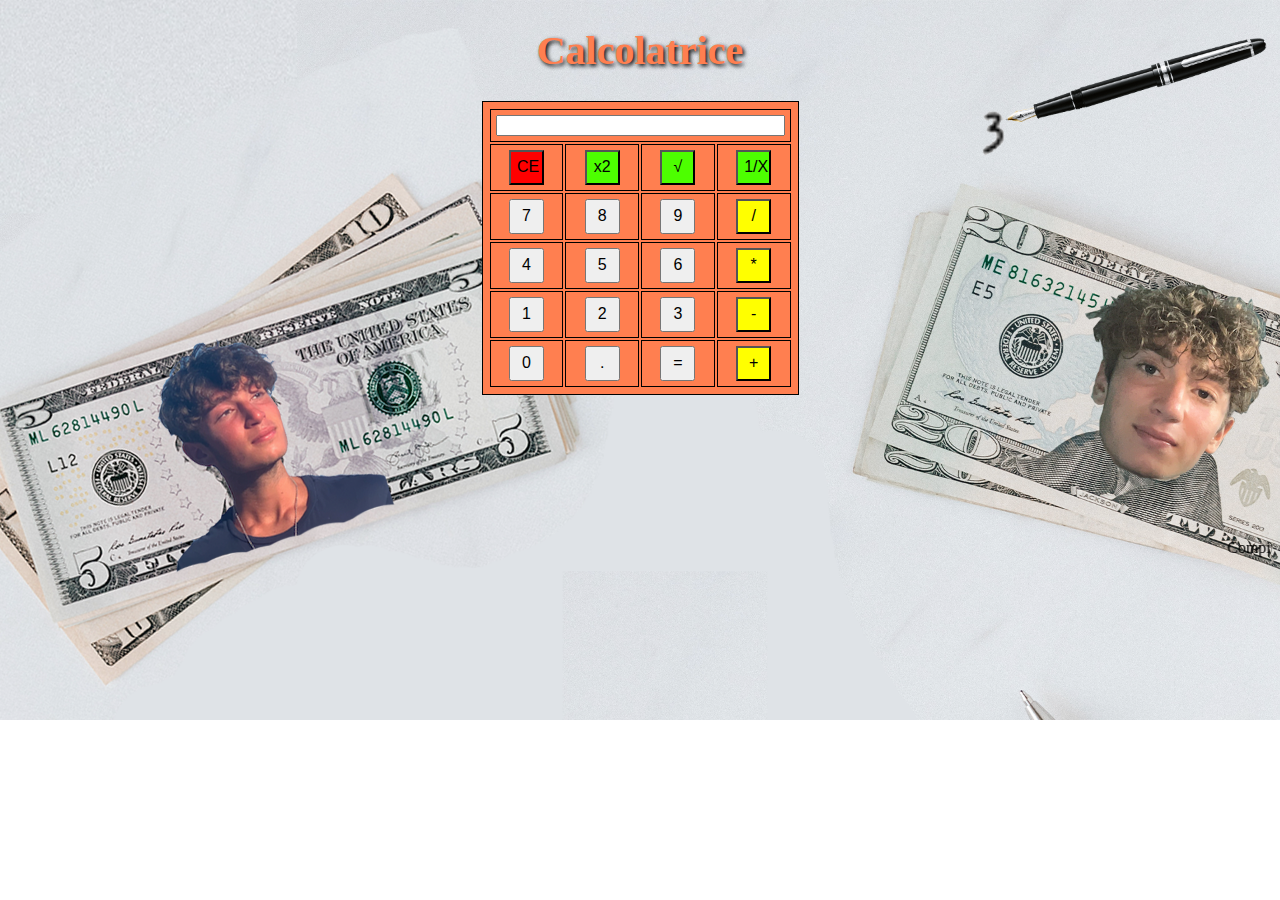
==== index.html @ 87ef8bb9 "first upload" ====
<!DOCTYPE html>
<html lang="it">

<head>
    <meta charset='utf-8'>
    <meta http-equiv='X-UA-Compatible' content='IE=edge'>
    <title>Calcolatrice</title>
    <meta name='viewport' content='width=device-width, initial-scale=1'>
    <link rel='stylesheet' type='text/css' media='screen' href='Script/CSS/CSS.css'>
    <script src='Script/JavaScript/Script.js'></script>

    <link rel="shortcut icon" href="Script/Immagini/favicon.png">
</head>

<body>

    <div>
        <h1>Calcolatrice</h1>
    </div>


    <div>
        <form name="calcolatrice">


            <table>
                <thead>
                    <tr >
                        <td colspan="4">
                            <input type="text"  size="33" name="visualizzatore" maxlength="35" >
                        </td>
                    </tr>



                    <tr>
                        <td>
                            <input type="button"  value="CE" onclick="ricordaOP('CE')" class="r">
                        </td>

                        <td>
                            <input type="button" value="x2" onclick="ricordaOP('x^2')" class="g" >
                        </td>
                        <td>
                            <input type="button" value="√" onclick="ricordaOP('√')" class="g">
                        </td>
                        <td>
                            <input type="button" value="1/X" onclick="ricordaOP('1/X')" class="g">
                        </td>

                    </tr>

                    <tr>
                        <td>
                            <input type="button" value="7" onclick="ilDisplay(7)">
                        </td>

                        <td>
                            <input type="button" value="8" onclick="ilDisplay(8)">
                        </td>
                        <td>
                            <input type="button" value="9" onclick="ilDisplay(9)">
                        </td>
                        <td>
                            <input type="button" value="/" onclick="ricordaOP('/')" class="y">
                        </td>
                    </tr>

                    <tr>
                        <td>
                            <input type="button" value="4" onclick="ilDisplay(4)">
                        </td>

                        <td>
                            <input type="button" value="5" onclick="ilDisplay(5)">
                        </td>
                        <td>
                            <input type="button" value="6" onclick="ilDisplay(6)">
                        </td>
                        <td>
                            <input type="button" value="*" onclick="ricordaOP('*')" class="y">
                        </td>
                    </tr>

                    <tr>
                        <td>
                            <input type="button" value="1" onclick="ilDisplay(1)">
                        </td>

                        <td>
                            <input type="button" value="2" onclick="ilDisplay(2)">
                        </td>
                        <td>
                            <input type="button" value="3" onclick="ilDisplay(3)">
                        </td>
                        <td>
                            <input type="button" value="-" onclick="ricordaOP('-')" class="y">
                        </td>
                    </tr>

                    <tr>
                        <td>
                            <input type="button" value="0" onclick="ilDisplay(0)">
                        </td>

                        <td>
                            <input type="button" value=".">
                        </td>
                        <td>
                            <input type="button" value="=" onclick="operazione()">
                        </td>
                        <td>
                            <input type="button" value="+" onclick="ricordaOP('+')" class="y">
                        </td>
                    </tr>



                </thead>
                <tbody>
                </tbody>
            </table>

        </form>

    </div>










    <br><br><br><br><br><br><br><br>



    <marquee direction="left">

        Compito #11 di TPSI - <a href="https://linktr.ee/federico.sgambelluri.yt"> Federico Sgambelluri </a> -
        4Ci - 2020/2021

    </marquee>
</body>

</html>
---- Script/CSS/CSS.css ----
body {
    background-image:url("../Immagini/n.png");
    background-repeat: no-repeat;
    /*background-size: 960px 570px;*/
    height: 100%;
    position:relative;
    
    background-size:cover;

}


h1{
    color: #ff7f50;
    font-weight:bold;
    text-shadow: 2px 2px 4px black;
    font-style: verdana;
    font-size: 40px;
    text-align:center;
}

div {
    text-align:center;
}




button{
    background-color: indianred;
 width: 100px;
 height: 30px;
   
}


table, tr, td {
    border: 1px solid black;
    margin-left: auto;
    margin-right: auto;
    padding: 5px;
    background-color: #ff7f50;
  }

  input[type=button ] {
    width: 35px;  height: 35px;
    text-align: center;
    font-size: 16px;
    
}


input.r {
    width: 35px;  height: 35px;
    text-align: center;
    background-color: red;
}
input.y {
    width: 35px;  height: 35px;
    text-align: center;
    background-color:yellow;
}
input.g {
    width: 35px;  height: 35px;
    text-align: center;
    background-color: rgb(77, 255, 0);
}

  /*
      background-color: #4CAF50;  colore dello sfond
    border: none;
    color: white;  Colore del testo 
    padding: 15px 32px;
   
    text-decoration: none;
    display: inline-block;
    font-size: 16px;
      */
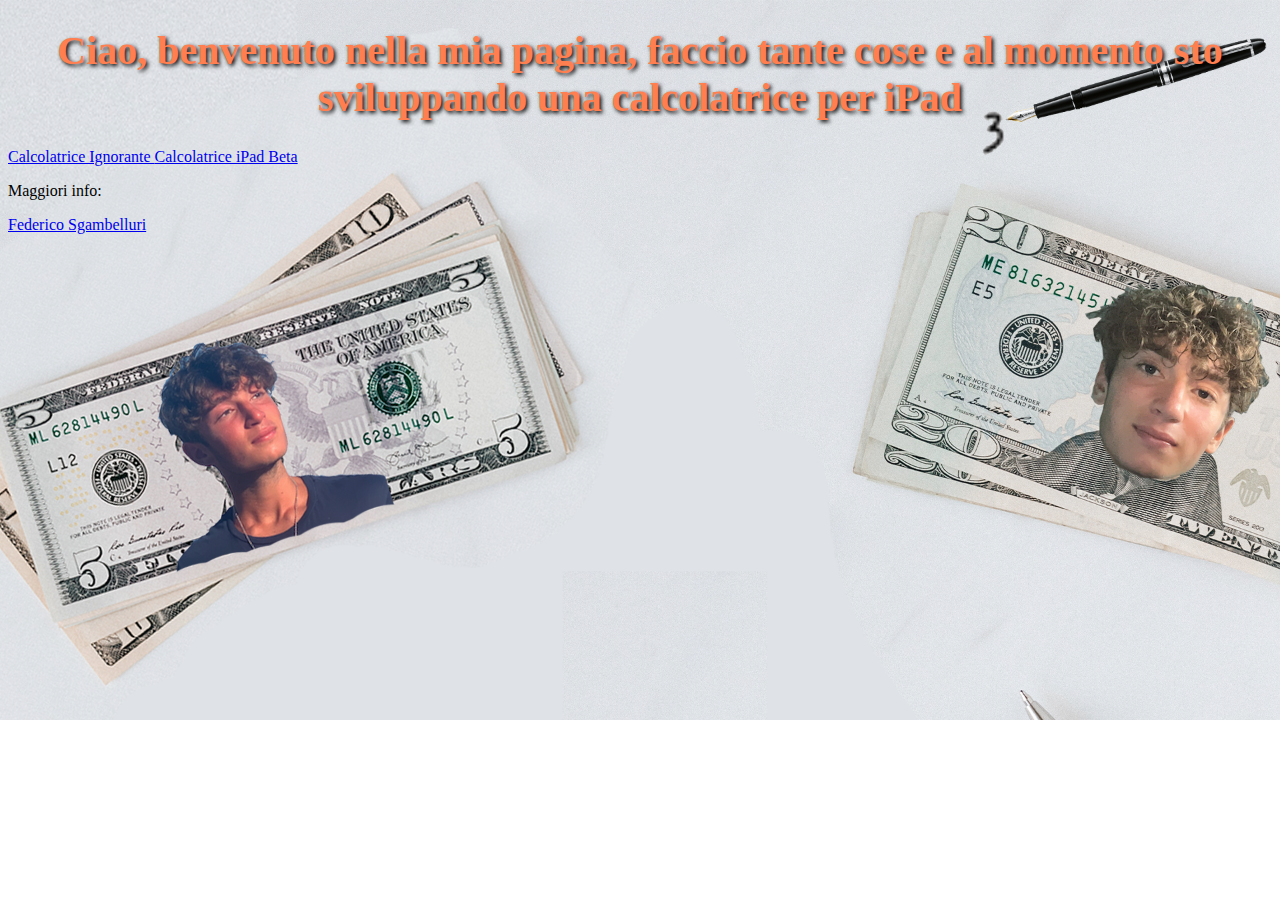
==== commit 2275dede: "iPadCalculator_Beta_01" ====
--- a/index.html
+++ b/index.html
@@ -4,7 +4,7 @@
 <head>
     <meta charset='utf-8'>
     <meta http-equiv='X-UA-Compatible' content='IE=edge'>
-    <title>Calcolatrice</title>
+    <title>Pagina di Federico</title>
     <meta name='viewport' content='width=device-width, initial-scale=1'>
     <link rel='stylesheet' type='text/css' media='screen' href='Script/CSS/CSS.css'>
     <script src='Script/JavaScript/Script.js'></script>
@@ -14,136 +14,24 @@
 
 <body>
 
-    <div>
-        <h1>Calcolatrice</h1>
-    </div>
+<h1>Ciao, benvenuto nella mia pagina, faccio tante cose e al momento sto sviluppando una calcolatrice per iPad</h1>
 
+<tr>
+    <td>
+        <a href="iii.html"> Calcolatrice Ignorante </a>
+    </td>
 
-    <div>
-        <form name="calcolatrice">
+    <td>
+        <a href="iPadCalculatorBeta/index.html"> Calcolatrice iPad Beta </a>
+    </td>
+   
 
+</tr>
 
-            <table>
-                <thead>
-                    <tr >
-                        <td colspan="4">
-                            <input type="text"  size="33" name="visualizzatore" maxlength="35" >
-                        </td>
-                    </tr>
+<p>Maggiori info: </p>
 
-
-
-                    <tr>
-                        <td>
-                            <input type="button"  value="CE" onclick="ricordaOP('CE')" class="r">
-                        </td>
-
-                        <td>
-                            <input type="button" value="x2" onclick="ricordaOP('x^2')" class="g" >
-                        </td>
-                        <td>
-                            <input type="button" value="√" onclick="ricordaOP('√')" class="g">
-                        </td>
-                        <td>
-                            <input type="button" value="1/X" onclick="ricordaOP('1/X')" class="g">
-                        </td>
-
-                    </tr>
-
-                    <tr>
-                        <td>
-                            <input type="button" value="7" onclick="ilDisplay(7)">
-                        </td>
-
-                        <td>
-                            <input type="button" value="8" onclick="ilDisplay(8)">
-                        </td>
-                        <td>
-                            <input type="button" value="9" onclick="ilDisplay(9)">
-                        </td>
-                        <td>
-                            <input type="button" value="/" onclick="ricordaOP('/')" class="y">
-                        </td>
-                    </tr>
-
-                    <tr>
-                        <td>
-                            <input type="button" value="4" onclick="ilDisplay(4)">
-                        </td>
-
-                        <td>
-                            <input type="button" value="5" onclick="ilDisplay(5)">
-                        </td>
-                        <td>
-                            <input type="button" value="6" onclick="ilDisplay(6)">
-                        </td>
-                        <td>
-                            <input type="button" value="*" onclick="ricordaOP('*')" class="y">
-                        </td>
-                    </tr>
-
-                    <tr>
-                        <td>
-                            <input type="button" value="1" onclick="ilDisplay(1)">
-                        </td>
-
-                        <td>
-                            <input type="button" value="2" onclick="ilDisplay(2)">
-                        </td>
-                        <td>
-                            <input type="button" value="3" onclick="ilDisplay(3)">
-                        </td>
-                        <td>
-                            <input type="button" value="-" onclick="ricordaOP('-')" class="y">
-                        </td>
-                    </tr>
-
-                    <tr>
-                        <td>
-                            <input type="button" value="0" onclick="ilDisplay(0)">
-                        </td>
-
-                        <td>
-                            <input type="button" value=".">
-                        </td>
-                        <td>
-                            <input type="button" value="=" onclick="operazione()">
-                        </td>
-                        <td>
-                            <input type="button" value="+" onclick="ricordaOP('+')" class="y">
-                        </td>
-                    </tr>
-
-
-
-                </thead>
-                <tbody>
-                </tbody>
-            </table>
-
-        </form>
-
-    </div>
-
-
-
-
-
-
-
-
-
-
-    <br><br><br><br><br><br><br><br>
-
-
-
-    <marquee direction="left">
-
-        Compito #11 di TPSI - <a href="https://linktr.ee/federico.sgambelluri.yt"> Federico Sgambelluri </a> -
-        4Ci - 2020/2021
-
-    </marquee>
+<a href="https://linktr.ee/federico.sgambelluri.yt"> Federico Sgambelluri </a>
+   
 </body>
 
 </html>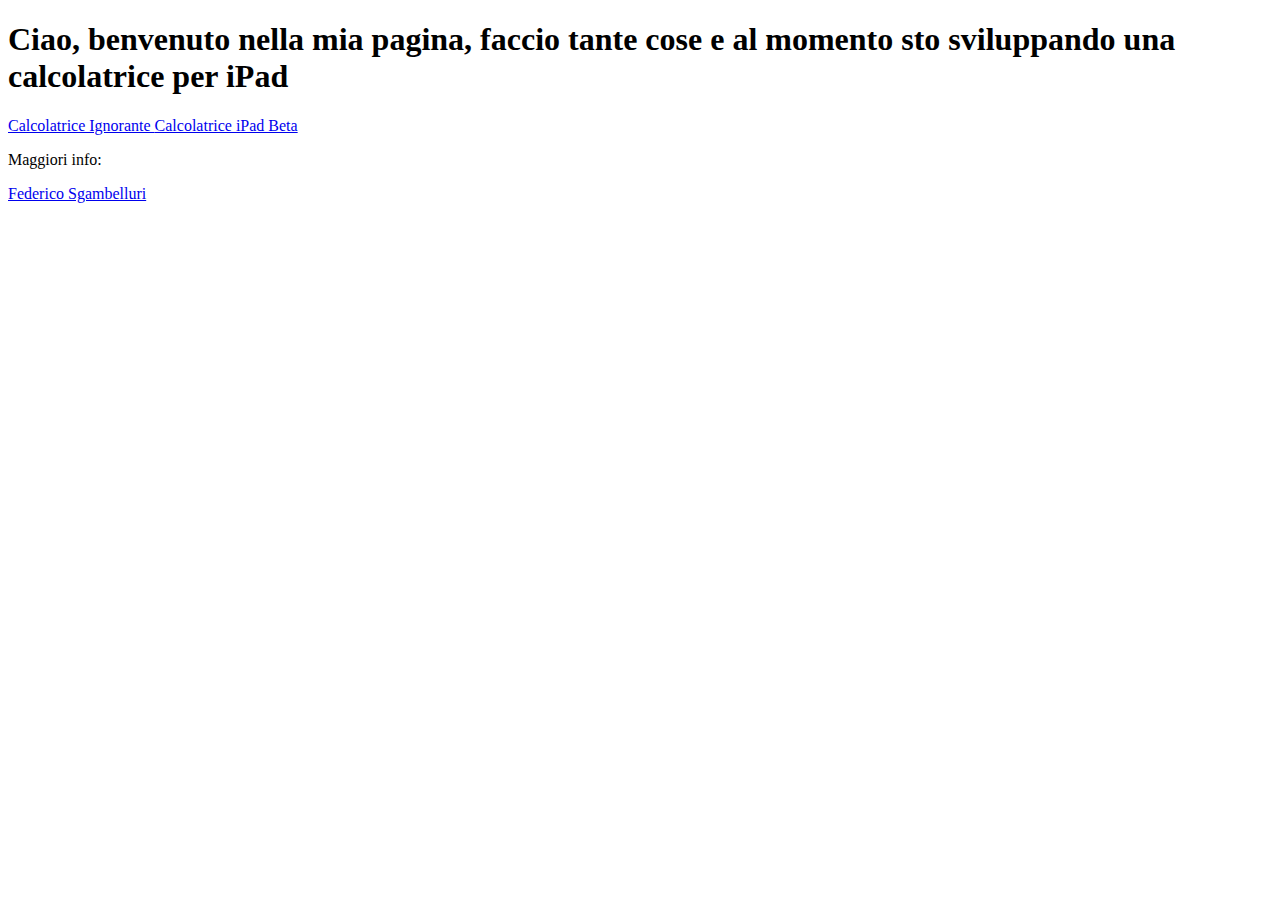
==== commit b93550b3: "Update index.html" ====
--- a/index.html
+++ b/index.html
@@ -6,8 +6,7 @@
     <meta http-equiv='X-UA-Compatible' content='IE=edge'>
     <title>Pagina di Federico</title>
     <meta name='viewport' content='width=device-width, initial-scale=1'>
-    <link rel='stylesheet' type='text/css' media='screen' href='Script/CSS/CSS.css'>
-    <script src='Script/JavaScript/Script.js'></script>
+ 
 
     <link rel="shortcut icon" href="Script/Immagini/favicon.png">
 </head>
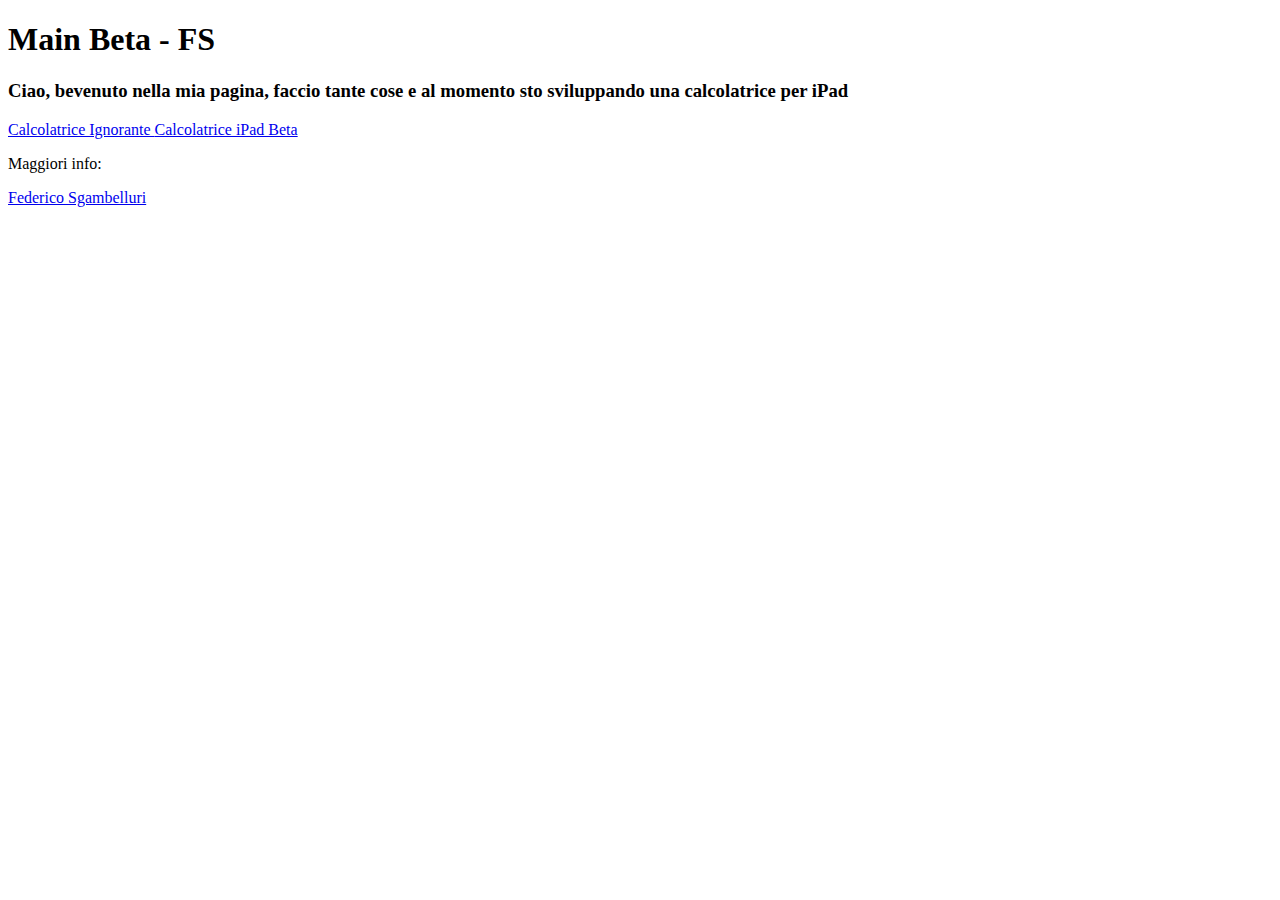
==== commit f0231d8f: "Ci siamo quasi" ====
--- a/index.html
+++ b/index.html
@@ -13,8 +13,8 @@
 
 <body>
 
-<h1>Ciao, benvenuto nella mia pagina, faccio tante cose e al momento sto sviluppando una calcolatrice per iPad</h1>
-
+<h1>Main Beta - FS</h1>
+<h3>Ciao, bevenuto nella mia pagina, faccio tante cose e al momento sto sviluppando una calcolatrice per iPad</h3>
 <tr>
     <td>
         <a href="iii.html"> Calcolatrice Ignorante </a>
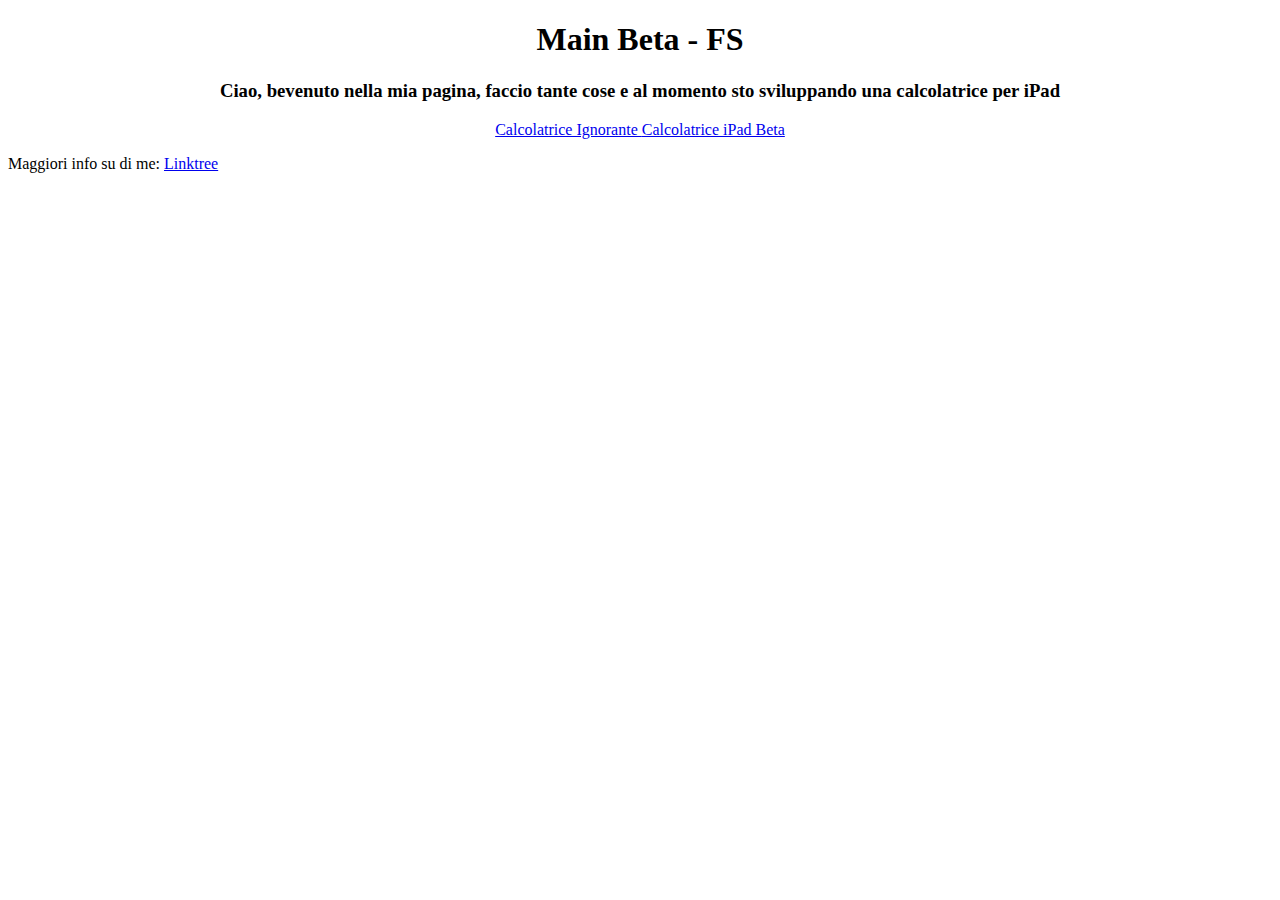
==== commit 3062b71b: "Ecco!" ====
--- a/index.html
+++ b/index.html
@@ -12,24 +12,30 @@
 </head>
 
 <body>
+<center>
+    <h1>Main Beta - FS</h1>
+    <h3>Ciao, bevenuto nella mia pagina, faccio tante cose e al momento sto sviluppando una calcolatrice per iPad</h3>
+    <tr>
+        <td>
+            <a href="iii.html"> Calcolatrice Ignorante </a>
+        </td>
+    
+        <td>
+            <a href="iPadCalculatorBeta/index.html"> Calcolatrice iPad Beta </a>
+        </td>
+       
+    
+    </tr>
+    
 
-<h1>Main Beta - FS</h1>
-<h3>Ciao, bevenuto nella mia pagina, faccio tante cose e al momento sto sviluppando una calcolatrice per iPad</h3>
-<tr>
-    <td>
-        <a href="iii.html"> Calcolatrice Ignorante </a>
-    </td>
+</center>
 
-    <td>
-        <a href="iPadCalculatorBeta/index.html"> Calcolatrice iPad Beta </a>
-    </td>
-   
 
-</tr>
 
-<p>Maggiori info: </p>
 
-<a href="https://linktr.ee/federico.sgambelluri.yt"> Federico Sgambelluri </a>
+<p>Maggiori info su di me:
+
+<a href="https://linktr.ee/federico.sgambelluri.yt"> Linktree </a>  </p>
    
 </body>
 
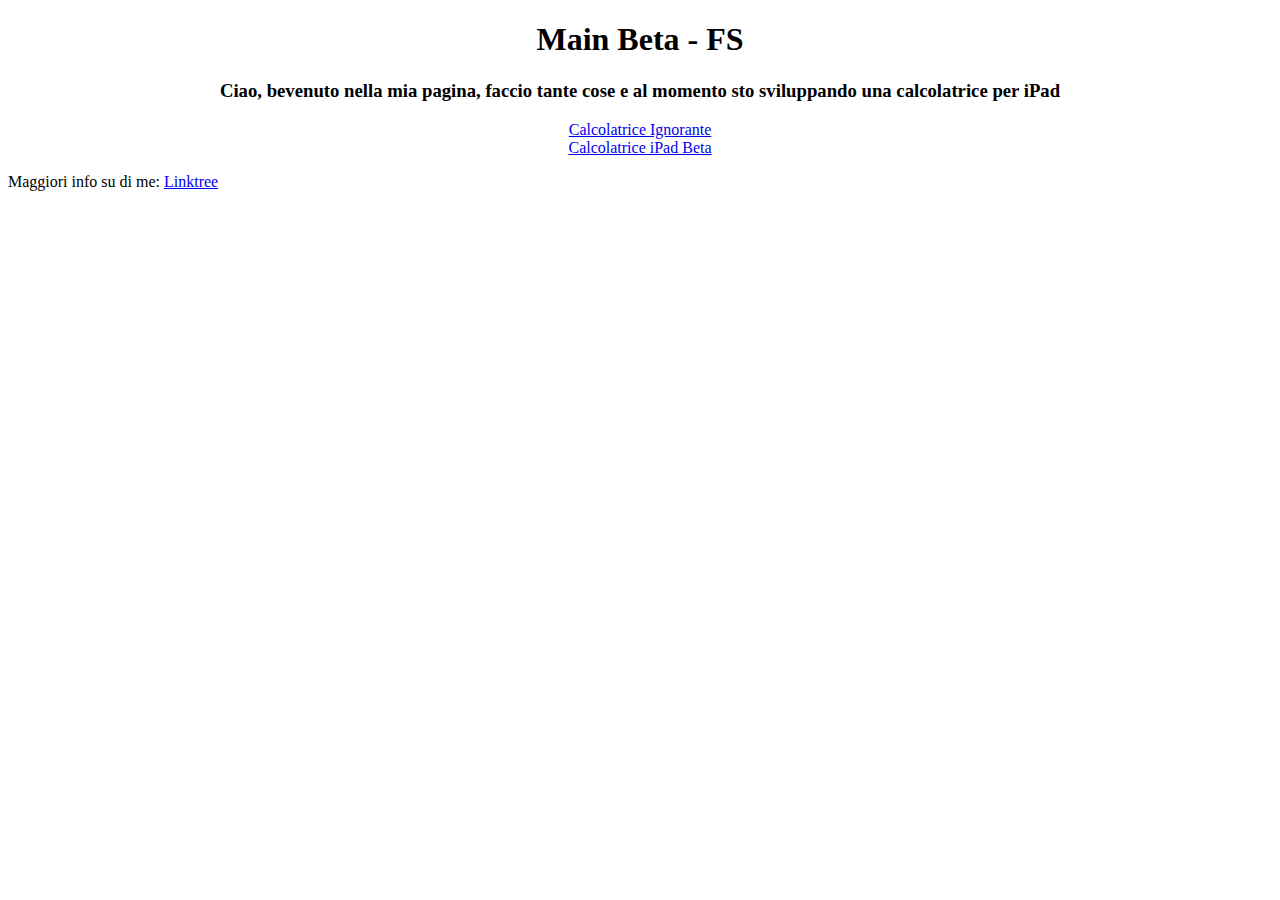
==== commit f578562d: "Update index.html" ====
--- a/index.html
+++ b/index.html
@@ -19,7 +19,7 @@
         <td>
             <a href="iii.html"> Calcolatrice Ignorante </a>
         </td>
-    
+    <br>
         <td>
             <a href="iPadCalculatorBeta/index.html"> Calcolatrice iPad Beta </a>
         </td>
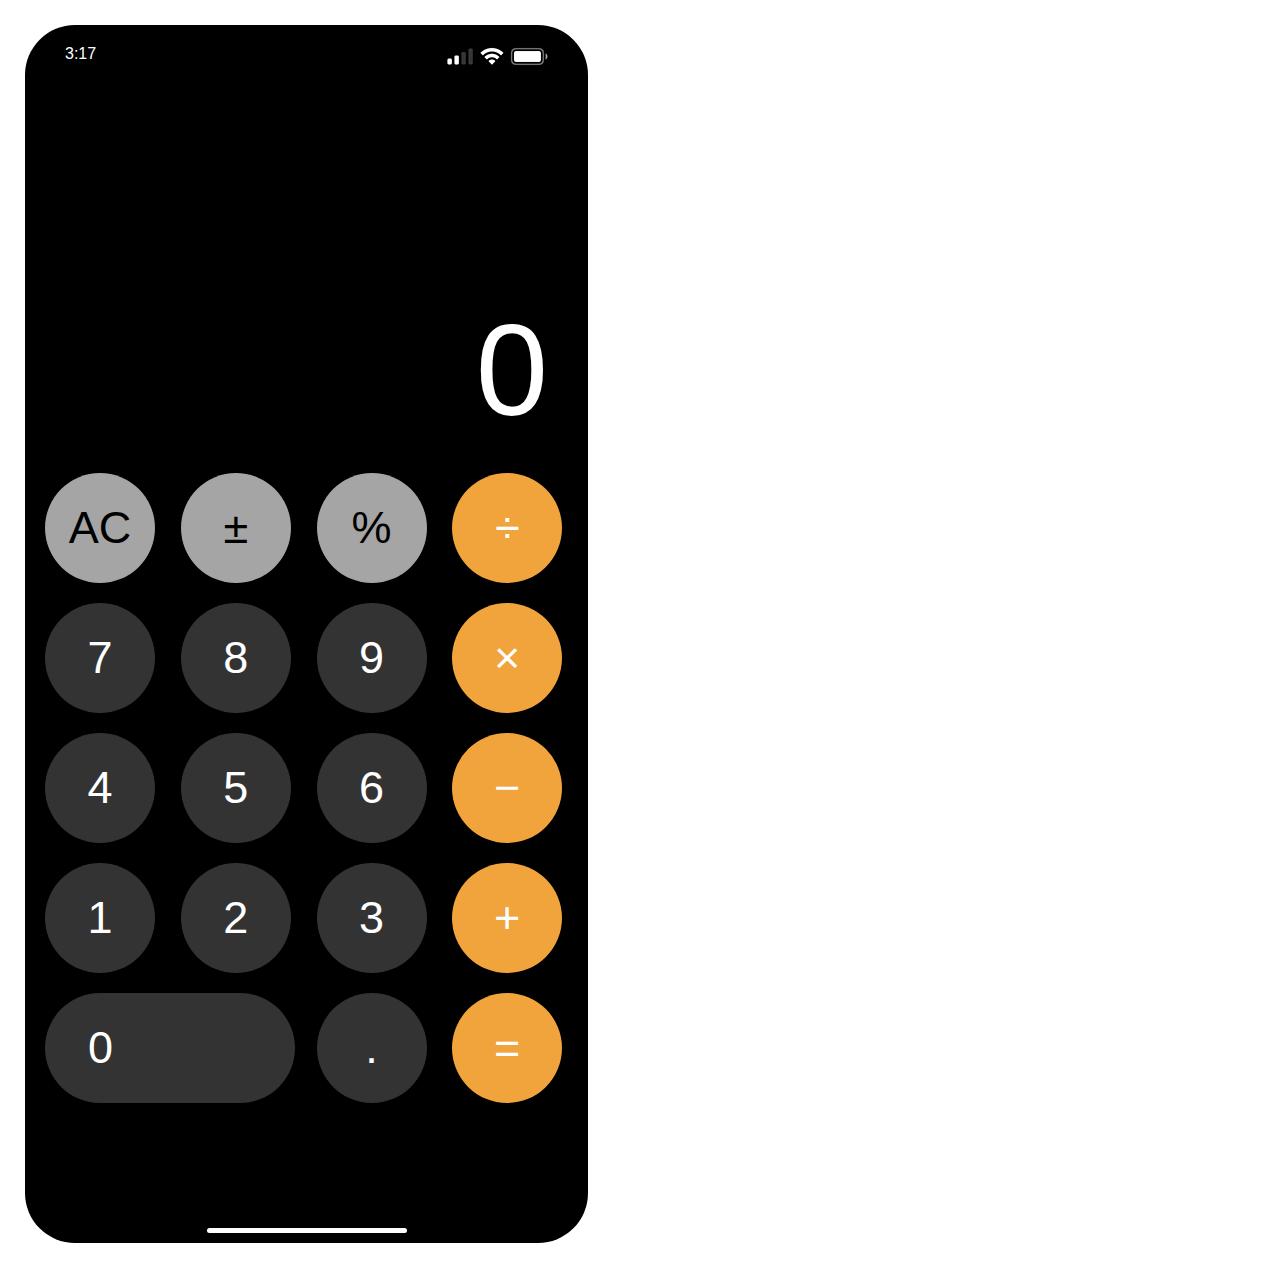
==== commit 6606bcb7: "iPhone Calculator" ====
--- a/index.html
+++ b/index.html
@@ -1,42 +1,47 @@
-<!DOCTYPE html>
-<html lang="it">
-
-<head>
-    <meta charset='utf-8'>
-    <meta http-equiv='X-UA-Compatible' content='IE=edge'>
-    <title>Pagina di Federico</title>
-    <meta name='viewport' content='width=device-width, initial-scale=1'>
- 
-
-    <link rel="shortcut icon" href="Script/Immagini/favicon.png">
-</head>
-
-<body>
-<center>
-    <h1>Main Beta - FS</h1>
-    <h3>Ciao, bevenuto nella mia pagina, faccio tante cose e al momento sto sviluppando una calcolatrice per iPad</h3>
-    <tr>
-        <td>
-            <a href="iii.html"> Calcolatrice Ignorante </a>
-        </td>
-    <br>
-        <td>
-            <a href="iPadCalculatorBeta/index.html"> Calcolatrice iPad Beta </a>
-        </td>
-       
-    
-    </tr>
-    
-
-</center>
-
-
-
-
-<p>Maggiori info su di me:
-
-<a href="https://linktr.ee/federico.sgambelluri.yt"> Linktree </a>  </p>
-   
-</body>
-
-</html>+<!doctype html>
+<html lang="en">
+<head>
+  <meta charset="UTF-8">
+  <meta name="viewport"
+        content="width=device-width, user-scalable=no, initial-scale=1.0, maximum-scale=1.0, minimum-scale=1.0">
+  <meta http-equiv="X-UA-Compatible" content="ie=edge">
+  <title>iPad Calculator</title>
+  <link rel="stylesheet" href="style.css">
+</head>
+<body>
+  <div class="calculator">
+    <div class="top-container">
+      <div class="clock">
+        <span class="hour"></span>:<span class="minute"></span>
+      </div>
+      <div class="status">
+        <img src="status.png" alt="Status">
+      </div>
+    </div>
+    <div class="value">0</div>
+    <div class="buttons-container">
+      <div class="button function ac">AC</div>
+      <div class="button function pm">±</div>
+      <div class="button function percent">%</div>
+      <div class="button operator division">÷</div>
+      <div class="button number-7">7</div>
+      <div class="button number-8">8</div>
+      <div class="button number-9">9</div>
+      <div class="button operator multiplication">×</div>
+      <div class="button number-4">4</div>
+      <div class="button number-5">5</div>
+      <div class="button number-6">6</div>
+      <div class="button operator subtraction">−</div>
+      <div class="button number-1">1</div>
+      <div class="button number-2">2</div>
+      <div class="button number-3">3</div>
+      <div class="button operator addition">+</div>
+      <div class="button number-0">0</div>
+      <div class="button decimal">.</div>
+      <div class="button operator equal">=</div>
+    </div>
+    <div class="bottom"></div>
+  </div>
+<script src="app.js"></script>
+</body>
+</html>
--- a/style.css
+++ b/style.css
@@ -0,0 +1,90 @@
+* {
+  box-sizing: border-box;
+  margin: 0;
+  padding: 0;
+  user-select: none;
+}
+
+body {
+  font-family: "Helvetica Neue", sans-serif;
+  margin: 25px;
+}
+
+.calculator {
+  background: black;
+  border-radius: 50px;
+  color: white;
+  height: 1218px;
+  padding: 20px;
+  position: relative;
+  width: 563px;
+}
+
+.top-container {
+  display: flex;
+  height: 250px;
+  justify-content: space-between;
+  padding: 0 20px;
+}
+
+.value {
+  font-size: 130px;
+  font-weight: 300;
+  height: 158px;
+  margin-bottom: 20px;
+  margin-right: 20px;
+  text-align: right;
+}
+
+.buttons-container {
+  display: grid;
+  grid-gap: 20px;
+  grid-template-columns: repeat(4, 1fr);
+  grid-template-rows: repeat(5, 1fr);
+}
+
+.button {
+  align-items: center;
+  background: #333;
+  border-radius: 50%;
+  cursor: pointer;
+  display: flex;
+  font-size: 45px;
+  height: 110px;
+  justify-content: center;
+  transition: filter .3s;
+  width: 110px;
+}
+
+.button.function {
+  color: black;
+  background: #a5a5a5;
+}
+
+.button.operator {
+  background: #f1a33c;
+}
+
+.button.number-0 {
+  border-radius: 55px;
+  grid-column: 1 / span 2;
+  justify-content: flex-start;
+  padding-left: 43px;
+  width: 250px;
+}
+
+.button:active,
+.button:focus {
+  filter: brightness(120%);
+}
+
+.bottom {
+  width: 200px;
+  height: 5px;
+  background: white;
+  border-radius: 4px;
+  position: absolute;
+  bottom: 10px;
+  left: 50%;
+  transform: translateX(-50%);
+}
